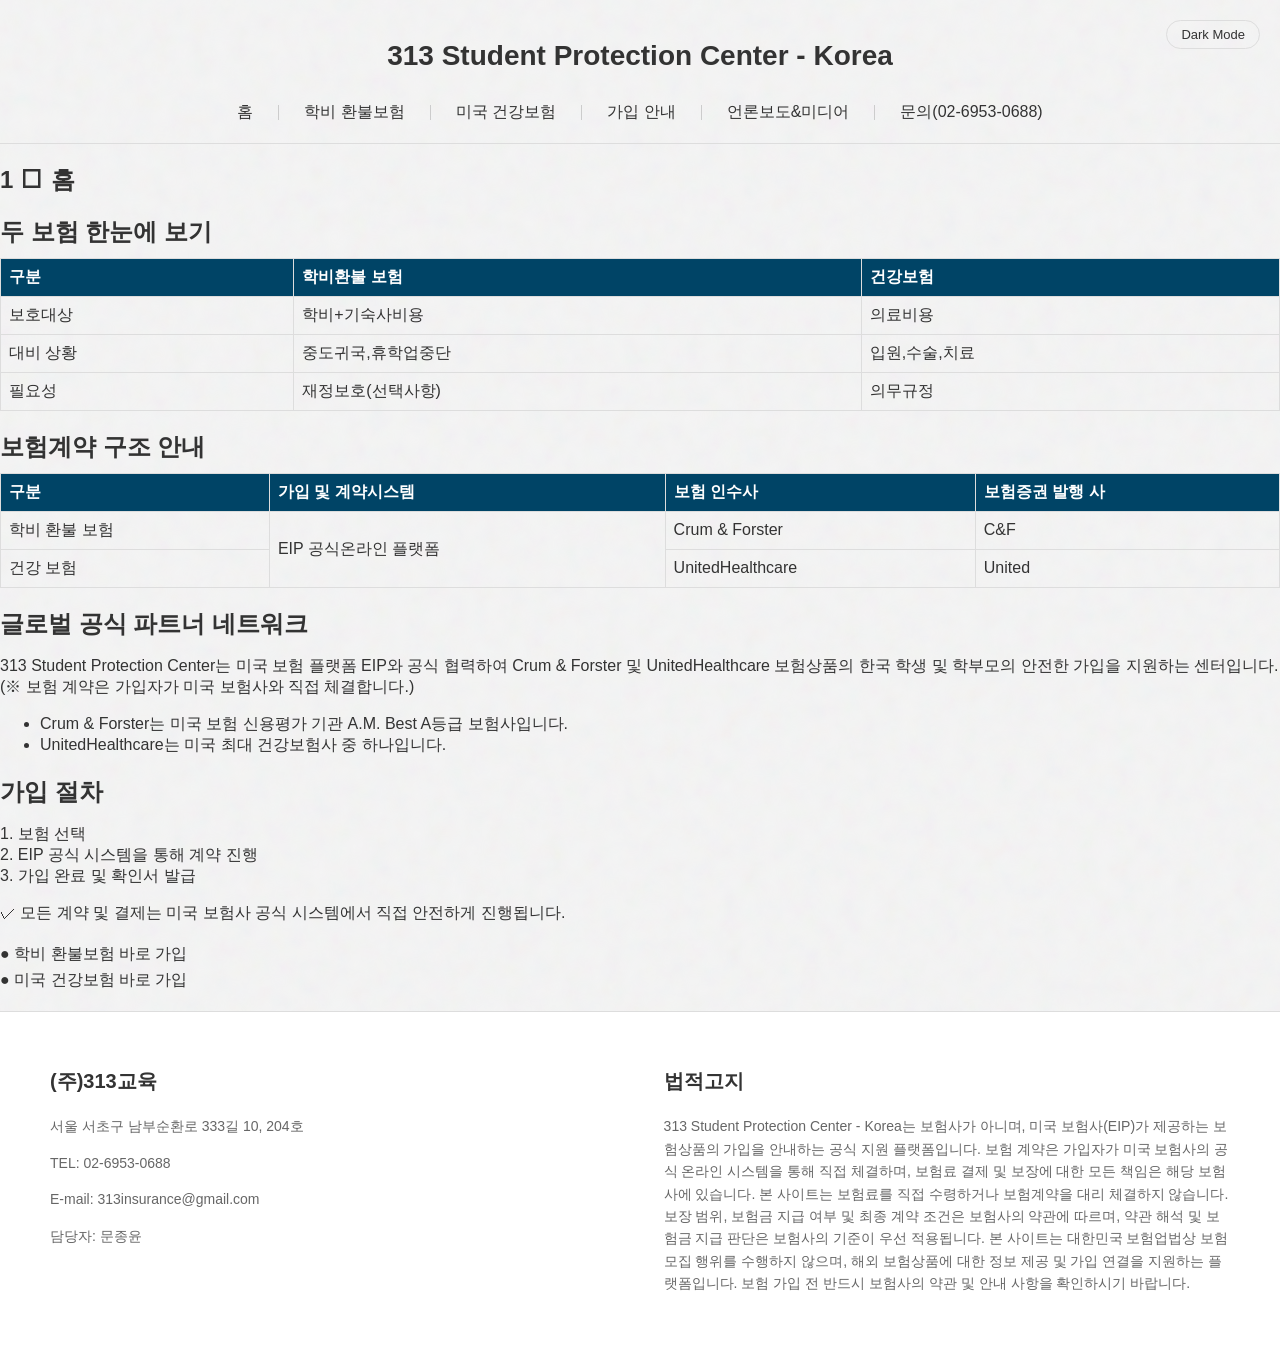
==== home.html @ 580c0325 "feat: add home page and update navigation" ====
<!DOCTYPE html>
<html lang="ko">
<head>
    <meta charset="UTF-8">
    <meta name="viewport" content="width=device-width, initial-scale=1.0">
    <title>313 Student Protection Center - 홈</title>
    <link rel="stylesheet" href="style.css">
    <link rel="stylesheet" href="home.css">
</head>
<body>
    <header>
        <button id="theme-toggle">Dark Mode</button>
        <div class="logo">313 Student Protection Center - Korea</div>
        <nav>
            <ul>
                <li><a href="home.html">홈</a></li>
                <li class="separator"></li>
                <li><a href="quote.html" target="_blank">학비 환불보험</a></li>
                <li class="separator"></li>
                <li><a href="#">미국 건강보험</a></li>
                <li class="separator"></li>
                <li><a href="#">가입 안내</a></li>
                <li class="separator"></li>
                <li><a href="#">언론보도&미디어</a></li>
                <li class="separator"></li>
                <li><a href="#">문의(02-6953-0688)</a></li>
            </ul>
        </nav>
    </header>
    <main>
        <section class="intro">
            <h1>1 &#9744; 홈</h1>
            <h2>두 보험 한눈에 보기</h2>
            <table>
                <thead>
                    <tr>
                        <th>구분</th>
                        <th>학비환불 보험</th>
                        <th>건강보험</th>
                    </tr>
                </thead>
                <tbody>
                    <tr>
                        <td>보호대상</td>
                        <td>학비+기숙사비용</td>
                        <td>의료비용</td>
                    </tr>
                    <tr>
                        <td>대비 상황</td>
                        <td>중도귀국,휴학업중단</td>
                        <td>입원,수술,치료</td>
                    </tr>
                    <tr>
                        <td>필요성</td>
                        <td>재정보호(선택사항)</td>
                        <td>의무규정</td>
                    </tr>
                </tbody>
            </table>
            <h2>보험계약 구조 안내</h2>
            <table>
                <thead>
                    <tr>
                        <th>구분</th>
                        <th>가입 및 계약시스템</th>
                        <th>보험 인수사</th>
                        <th>보험증권 발행 사</th>
                    </tr>
                </thead>
                <tbody>
                    <tr>
                        <td>학비 환불 보험</td>
                        <td rowspan="2">EIP 공식온라인 플랫폼</td>
                        <td>Crum & Forster</td>
                        <td>C&F</td>
                    </tr>
                    <tr>
                        <td>건강 보험</td>
                        <td>UnitedHealthcare</td>
                        <td>United</td>
                    </tr>
                </tbody>
            </table>
        </section>
        <section class="partner-info">
            <h2>글로벌 공식 파트너 네트워크</h2>
            <p>313 Student Protection Center는 미국 보험 플랫폼 EIP와 공식 협력하여 Crum & Forster 및 UnitedHealthcare 보험상품의 한국 학생 및 학부모의 안전한 가입을 지원하는 센터입니다. (※ 보험 계약은 가입자가 미국 보험사와 직접 체결합니다.)</p>
            <ul>
                <li>Crum & Forster는 미국 보험 신용평가 기관 A.M. Best A등급 보험사입니다.</li>
                <li>UnitedHealthcare는 미국 최대 건강보험사 중 하나입니다.</li>
            </ul>
        </section>
        <section class="signup-process">
            <h2>가입 절차</h2>
            <ol>
                <li>보험 선택</li>
                <li>EIP 공식 시스템을 통해 계약 진행</li>
                <li>가입 완료 및 확인서 발급</li>
            </ol>
            <p>&#10003; 모든 계약 및 결제는 미국 보험사 공식 시스템에서 직접 안전하게 진행됩니다.</p>
        </section>
        <section class="quick-links">
            <p>&#9679; 학비 환불보험 바로 가입</p>
            <p>&#9679; 미국 건강보험 바로 가입</p>
        </section>
    </main>
    <footer>
        <div class="footer-content">
            <div class="company-info">
                <h2>(주)313교육</h2>
                <p>서울 서초구 남부순환로 333길 10, 204호</p>
                <p>TEL: 02-6953-0688</p>
                <p>E-mail: 313insurance@gmail.com</p>
                <p>담당자: 문종윤</p>
            </div>
            <div class="legal-notice">
                <h2>법적고지</h2>
                <p>313 Student Protection Center - Korea는 보험사가 아니며, 미국 보험사(EIP)가 제공하는 보험상품의 가입을 안내하는 공식 지원 플랫폼입니다. 보험 계약은 가입자가 미국 보험사의 공식 온라인 시스템을 통해 직접 체결하며, 보험료 결제 및 보장에 대한 모든 책임은 해당 보험사에 있습니다. 본 사이트는 보험료를 직접 수령하거나 보험계약을 대리 체결하지 않습니다. 보장 범위, 보험금 지급 여부 및 최종 계약 조건은 보험사의 약관에 따르며, 약관 해석 및 보험금 지급 판단은 보험사의 기준이 우선 적용됩니다. 본 사이트는 대한민국 보험업법상 보험 모집 행위를 수행하지 않으며, 해외 보험상품에 대한 정보 제공 및 가입 연결을 지원하는 플랫폼입니다. 보험 가입 전 반드시 보험사의 약관 및 안내 사항을 확인하시기 바랍니다.</p>
            </div>
        </div>
    </footer>
    <script src="main.js"></script>
</body>
</html>
---- style.css ----
/* CSS Variables for Themes */
:root {
    --bg-color: #f4f4f4;
    --text-color: #333;
    --header-bg: transparent;
    --header-border: #ddd;
    --nav-link-color: #333;
    --hero-p-color: #666;
    --footer-bg: #fff;
    --footer-text: #666;
    --card-bg: #fff;
    --btn-bg: #1a73e8;
    --btn-text: white;
    --separator-color: #ccc;
}

[data-theme='dark'] {
    --bg-color: #121212;
    --text-color: #e0e0e0;
    --header-bg: #1e1e1e;
    --header-border: #333;
    --nav-link-color: #e0e0e0;
    --hero-p-color: #b0b0b0;
    --footer-bg: #1e1e1e;
    --footer-text: #b0b0b0;
    --card-bg: #1e1e1e;
    --btn-bg: #3085fe;
    --btn-text: #ffffff;
    --separator-color: #444;
}

/* General Body Styling */
body {
    font-family: Arial, sans-serif;
    margin: 0;
    background-color: var(--bg-color);
    color: var(--text-color);
    transition: background-color 0.3s, color 0.3s;
    background-image: url('data:image/svg+xml,%3Csvg xmlns="http://www.w3.org/2000/svg" viewBox="0 0 100 100"%3E%3Cfilter id="noise"%3E%3CfeTurbulence type="fractalNoise" baseFrequency="0.65" numOctaves="3" stitchTiles="stitch"/%3E%3C/filter%3E%3Crect width="100%25" height="100%25" filter="url(%23noise)" opacity="0.05"/%3E%3C/svg%3E');
}

/* Header */
header {
    display: flex;
    flex-direction: column;
    align-items: center;
    padding: 40px 50px 20px;
    background-color: var(--header-bg);
    border-bottom: 1px solid var(--header-border);
    position: relative;
}

.logo {
    font-size: 28px;
    font-weight: bold;
    margin-bottom: 30px;
    text-align: center;
}

nav ul {
    list-style: none;
    margin: 0;
    padding: 0;
    display: flex;
    align-items: center;
    justify-content: center;
    flex-wrap: wrap;
}

nav li {
    margin: 0;
}

nav a {
    text-decoration: none;
    color: var(--nav-link-color);
    font-size: 16px;
    padding: 10px 25px; /* Increased side padding for more spacing */
    border-radius: 5px;
    transition: background-color 0.3s, color 0.3s;
    font-weight: normal;
}

nav a:hover {
    background-color: var(--header-border);
}

/* Separator styling */
.separator {
    width: 1px;
    height: 15px;
    background-color: var(--separator-color);
    display: inline-block;
}

/* Theme Toggle Button - Moved to top right */
#theme-toggle {
    position: absolute;
    top: 20px;
    right: 20px;
    background: none;
    border: 1px solid var(--header-border);
    color: var(--text-color);
    padding: 6px 14px;
    border-radius: 20px;
    cursor: pointer;
    font-size: 13px;
    transition: all 0.3s;
}

#theme-toggle:hover {
    background-color: var(--header-border);
}

/* Main Hero Section */
.hero {
    text-align: center;
    padding: 100px 20px;
}

.hero h1 {
    font-size: 48px;
    margin-bottom: 20px;
}

.hero p {
    font-size: 18px;
    color: var(--hero-p-color);
    margin-bottom: 40px;
}

.cta-buttons {
    display: flex;
    justify-content: center;
    gap: 30px;
}

.cta-buttons .btn,
.cta-buttons button {
    background-color: var(--btn-bg);
    color: var(--btn-text);
    border: none;
    padding: 15px 0;
    width: 250px;
    font-size: 18px;
    border-radius: 8px;
    cursor: pointer;
    box-shadow: 0 4px 6px rgba(0, 0, 0, 0.1), 0 1px 3px rgba(0, 0, 0, 0.08);
    transition: all 0.2s ease-in-out;
    text-decoration: none;
    display: inline-block;
    text-align: center;
}

.cta-buttons .btn:hover,
.cta-buttons button:hover {
    transform: translateY(-2px);
    box-shadow: 0 7px 14px rgba(0, 0, 0, 0.1), 0 3px 6px rgba(0, 0, 0, 0.08);
}

/* Footer */
footer {
    background-color: var(--footer-bg);
    padding: 40px 50px;
    border-top: 1px solid var(--header-border);
}

.footer-content {
    display: flex;
    justify-content: space-between;
}

.company-info,
.legal-notice {
    width: 48%;
}

.company-info h2,
.legal-notice h2 {
    font-size: 20px;
    margin-bottom: 20px;
}

.company-info p,
.legal-notice p {
    font-size: 14px;
    line-height: 1.6;
    color: var(--footer-text);
}

/* Responsive Design */
@media (max-width: 768px) {
    header {
        padding: 60px 20px 20px; /* More top padding for absolute toggle button */
    }

    nav ul {
        flex-direction: column;
        margin-top: 10px;
    }

    nav li {
        margin: 5px 0;
    }

    .separator {
        display: none; /* Hide separators on mobile */
    }

    #theme-toggle {
        top: 10px;
        right: 10px;
    }

    .hero {
        padding: 60px 20px;
    }

    .hero h1 {
        font-size: 36px;
    }

    .cta-buttons {
        flex-direction: column;
        align-items: center;
        gap: 20px;
    }

    .cta-buttons .btn,
    .cta-buttons button {
        width: 100%;
        max-width: 300px;
    }

    .footer-content {
        flex-direction: column;
    }

    .company-info,
    .legal-notice {
        width: 100%;
        margin-bottom: 30px;
    }
}
---- home.css ----
/* home.css */

/* General table styling */
table {
    width: 100%;
    border-collapse: collapse;
    margin-bottom: 20px;
}

table, th, td {
    border: 1px solid #ddd;
}

th, td {
    padding: 8px;
    text-align: left;
}

thead {
    background-color: #004466;
    color: white;
}

/* Section styling */
.intro, .partner-info, .signup-process, .quick-links {
    margin-bottom: 20px;
}

.intro h1, .intro h2, .partner-info h2, .signup-process h2 {
    margin-bottom: 10px;
}

.signup-process ol {
    list-style-position: inside;
    padding-left: 0;
}

.quick-links p {
    margin: 5px 0;
}
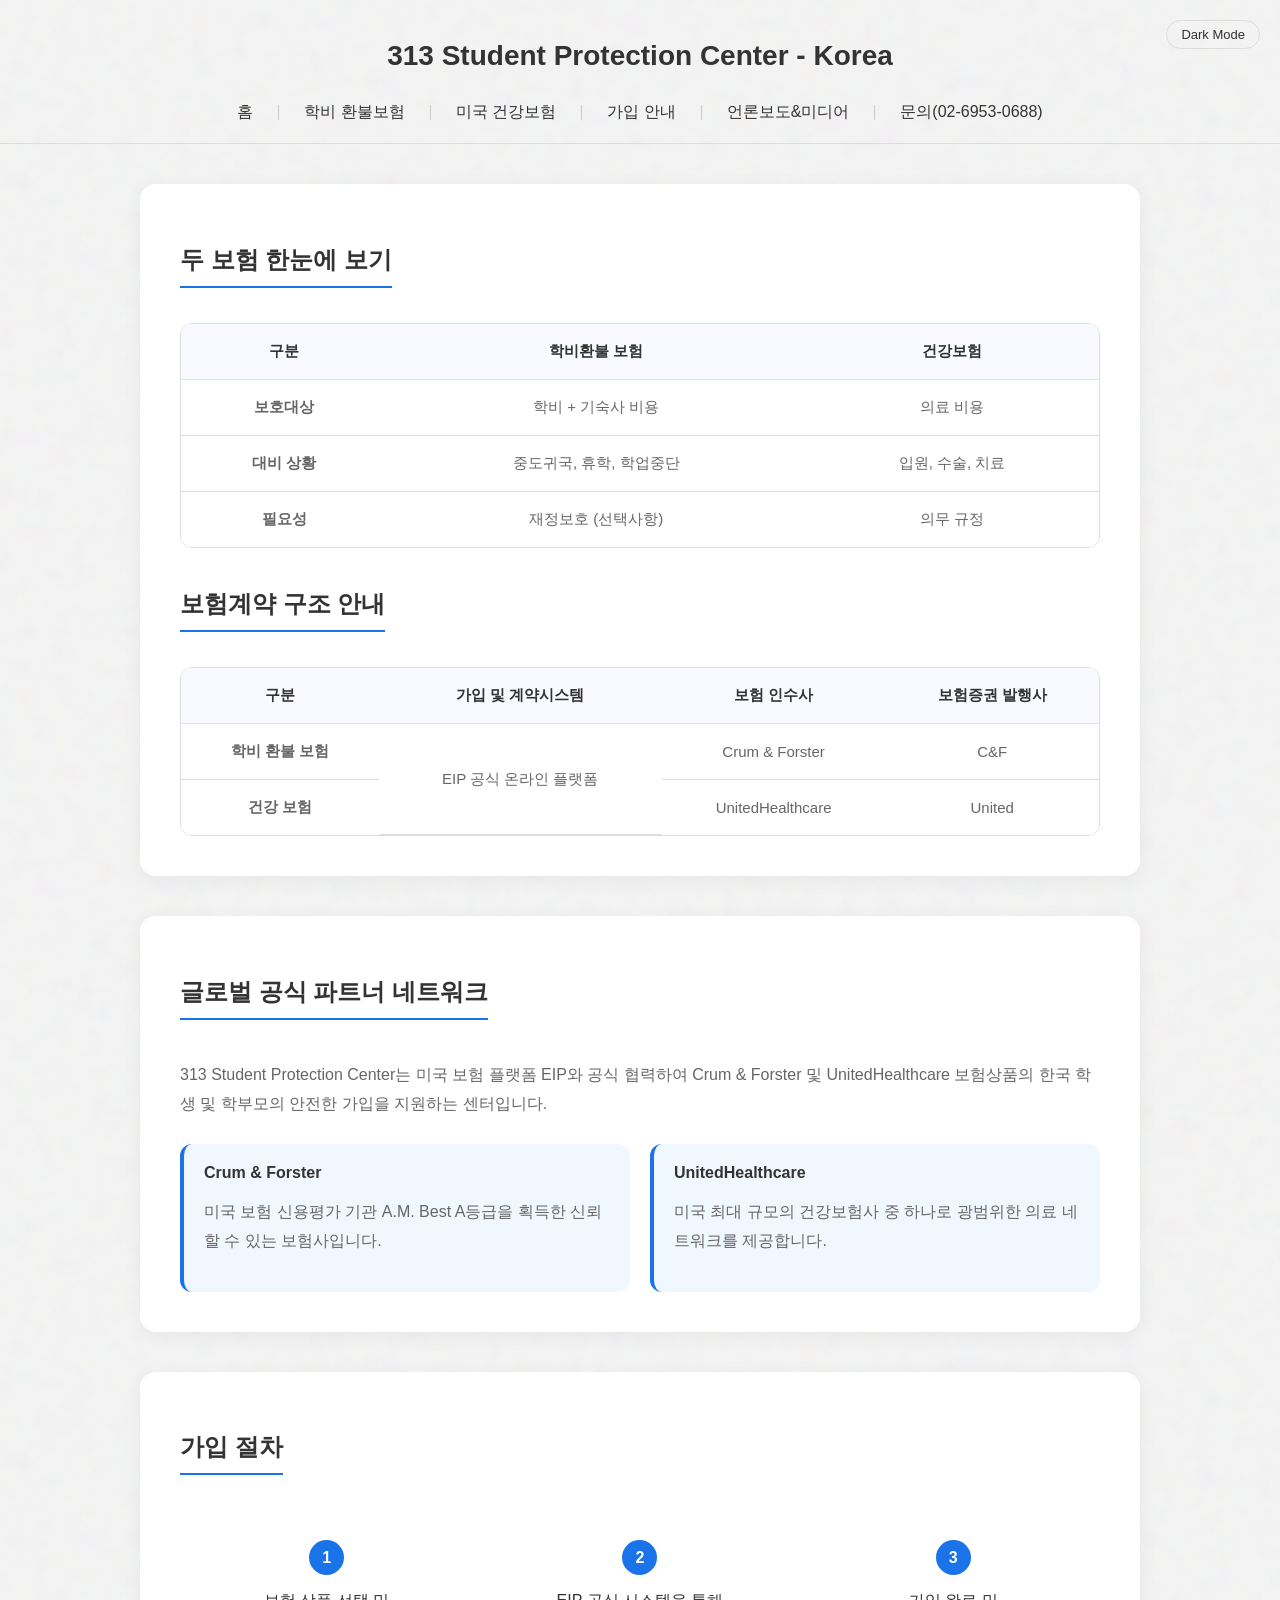
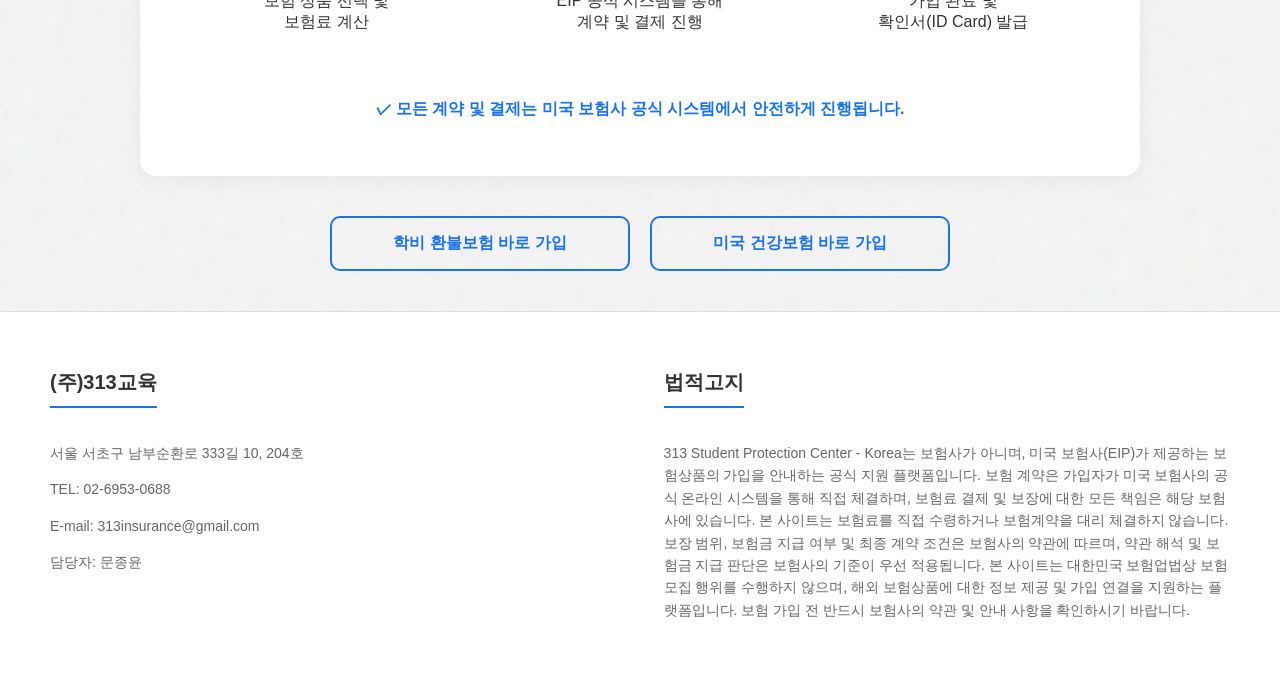
==== commit 58788636: "style: modernize home.html with cards and cleaner tables" ====
--- a/home.html
+++ b/home.html
@@ -27,83 +27,115 @@
             </ul>
         </nav>
     </header>
-    <main>
+    
+    <main class="container">
         <section class="intro">
-            <h1>1 &#9744; 홈</h1>
             <h2>두 보험 한눈에 보기</h2>
-            <table>
-                <thead>
-                    <tr>
-                        <th>구분</th>
-                        <th>학비환불 보험</th>
-                        <th>건강보험</th>
-                    </tr>
-                </thead>
-                <tbody>
-                    <tr>
-                        <td>보호대상</td>
-                        <td>학비+기숙사비용</td>
-                        <td>의료비용</td>
-                    </tr>
-                    <tr>
-                        <td>대비 상황</td>
-                        <td>중도귀국,휴학업중단</td>
-                        <td>입원,수술,치료</td>
-                    </tr>
-                    <tr>
-                        <td>필요성</td>
-                        <td>재정보호(선택사항)</td>
-                        <td>의무규정</td>
-                    </tr>
-                </tbody>
-            </table>
-            <h2>보험계약 구조 안내</h2>
-            <table>
-                <thead>
-                    <tr>
-                        <th>구분</th>
-                        <th>가입 및 계약시스템</th>
-                        <th>보험 인수사</th>
-                        <th>보험증권 발행 사</th>
-                    </tr>
-                </thead>
-                <tbody>
-                    <tr>
-                        <td>학비 환불 보험</td>
-                        <td rowspan="2">EIP 공식온라인 플랫폼</td>
-                        <td>Crum & Forster</td>
-                        <td>C&F</td>
-                    </tr>
-                    <tr>
-                        <td>건강 보험</td>
-                        <td>UnitedHealthcare</td>
-                        <td>United</td>
-                    </tr>
-                </tbody>
-            </table>
+            <div class="table-wrapper">
+                <table>
+                    <thead>
+                        <tr>
+                            <th>구분</th>
+                            <th>학비환불 보험</th>
+                            <th>건강보험</th>
+                        </tr>
+                    </thead>
+                    <tbody>
+                        <tr>
+                            <td><strong>보호대상</strong></td>
+                            <td>학비 + 기숙사 비용</td>
+                            <td>의료 비용</td>
+                        </tr>
+                        <tr>
+                            <td><strong>대비 상황</strong></td>
+                            <td>중도귀국, 휴학, 학업중단</td>
+                            <td>입원, 수술, 치료</td>
+                        </tr>
+                        <tr>
+                            <td><strong>필요성</strong></td>
+                            <td>재정보호 (선택사항)</td>
+                            <td>의무 규정</td>
+                        </tr>
+                    </tbody>
+                </table>
+            </div>
+
+            <h2 style="margin-top: 40px;">보험계약 구조 안내</h2>
+            <div class="table-wrapper">
+                <table>
+                    <thead>
+                        <tr>
+                            <th>구분</th>
+                            <th>가입 및 계약시스템</th>
+                            <th>보험 인수사</th>
+                            <th>보험증권 발행사</th>
+                        </tr>
+                    </thead>
+                    <tbody>
+                        <tr>
+                            <td><strong>학비 환불 보험</strong></td>
+                            <td rowspan="2">EIP 공식 온라인 플랫폼</td>
+                            <td>Crum & Forster</td>
+                            <td>C&F</td>
+                        </tr>
+                        <tr>
+                            <td><strong>건강 보험</strong></td>
+                            <td>UnitedHealthcare</td>
+                            <td>United</td>
+                        </tr>
+                    </tbody>
+                </table>
+            </div>
         </section>
+
         <section class="partner-info">
             <h2>글로벌 공식 파트너 네트워크</h2>
-            <p>313 Student Protection Center는 미국 보험 플랫폼 EIP와 공식 협력하여 Crum & Forster 및 UnitedHealthcare 보험상품의 한국 학생 및 학부모의 안전한 가입을 지원하는 센터입니다. (※ 보험 계약은 가입자가 미국 보험사와 직접 체결합니다.)</p>
-            <ul>
-                <li>Crum & Forster는 미국 보험 신용평가 기관 A.M. Best A등급 보험사입니다.</li>
-                <li>UnitedHealthcare는 미국 최대 건강보험사 중 하나입니다.</li>
-            </ul>
+            <p>313 Student Protection Center는 미국 보험 플랫폼 EIP와 공식 협력하여 Crum & Forster 및 UnitedHealthcare 보험상품의 한국 학생 및 학부모의 안전한 가입을 지원하는 센터입니다.</p>
+            <div class="partner-list">
+                <div class="partner-item">
+                    <strong>Crum & Forster</strong>
+                    <p>미국 보험 신용평가 기관 A.M. Best A등급을 획득한 신뢰할 수 있는 보험사입니다.</p>
+                </div>
+                <div class="partner-item">
+                    <strong>UnitedHealthcare</strong>
+                    <p>미국 최대 규모의 건강보험사 중 하나로 광범위한 의료 네트워크를 제공합니다.</p>
+                </div>
+            </div>
         </section>
+
         <section class="signup-process">
             <h2>가입 절차</h2>
-            <ol>
-                <li>보험 선택</li>
-                <li>EIP 공식 시스템을 통해 계약 진행</li>
-                <li>가입 완료 및 확인서 발급</li>
-            </ol>
-            <p>&#10003; 모든 계약 및 결제는 미국 보험사 공식 시스템에서 직접 안전하게 진행됩니다.</p>
+            <div class="steps">
+                <div class="step-card">
+                    <div class="step-number">1</div>
+                    <p>보험 상품 선택 및<br>보험료 계산</p>
+                </div>
+                <div class="step-card">
+                    <div class="step-number">2</div>
+                    <p>EIP 공식 시스템을 통해<br>계약 및 결제 진행</p>
+                </div>
+                <div class="step-card">
+                    <div class="step-number">3</div>
+                    <p>가입 완료 및<br>확인서(ID Card) 발급</p>
+                </div>
+            </div>
+            <p style="margin-top: 30px; text-align: center; color: var(--btn-bg); font-weight: bold;">
+                &#10003; 모든 계약 및 결제는 미국 보험사 공식 시스템에서 안전하게 진행됩니다.
+            </p>
         </section>
-        <section class="quick-links">
-            <p>&#9679; 학비 환불보험 바로 가입</p>
-            <p>&#9679; 미국 건강보험 바로 가입</p>
+
+        <section class="quick-links" style="background: none; box-shadow: none; padding: 0;">
+            <div class="quick-links-container">
+                <a href="quote.html" target="_blank">
+                    <span class="btn-outline">학비 환불보험 바로 가입</span>
+                </a>
+                <a href="#">
+                    <span class="btn-outline">미국 건강보험 바로 가입</span>
+                </a>
+            </div>
         </section>
     </main>
+
     <footer>
         <div class="footer-content">
             <div class="company-info">
@@ -121,4 +153,4 @@
     </footer>
     <script src="main.js"></script>
 </body>
-</html>
+</html>
--- a/home.css
+++ b/home.css
@@ -1,40 +1,167 @@
-/* home.css */
+/* home.css - Modernized Design */
 
-/* General table styling */
+.container {
+    max-width: 1000px;
+    margin: 40px auto;
+    padding: 0 20px;
+}
+
+section {
+    background-color: var(--card-bg);
+    padding: 40px;
+    border-radius: 16px;
+    box-shadow: 0 4px 20px rgba(0, 0, 0, 0.05);
+    margin-bottom: 40px;
+    transition: transform 0.3s ease;
+}
+
+section:hover {
+    transform: translateY(-5px);
+}
+
+h2 {
+    font-size: 24px;
+    color: var(--text-color);
+    margin-bottom: 25px;
+    padding-bottom: 10px;
+    border-bottom: 2px solid var(--btn-bg);
+    display: inline-block;
+}
+
+/* Modern Table Design */
+.table-wrapper {
+    overflow-x: auto;
+    margin-top: 10px;
+    border-radius: 12px;
+    border: 1px solid var(--header-border);
+}
+
 table {
     width: 100%;
     border-collapse: collapse;
-    margin-bottom: 20px;
-}
-
-table, th, td {
-    border: 1px solid #ddd;
+    background-color: var(--card-bg);
 }
 
 th, td {
-    padding: 8px;
-    text-align: left;
+    padding: 18px;
+    text-align: center;
+    border-bottom: 1px solid var(--header-border);
 }
 
-thead {
-    background-color: #004466;
+th {
+    background-color: #f8faff;
+    color: #333;
+    font-weight: 600;
+    font-size: 15px;
+}
+
+[data-theme='dark'] th {
+    background-color: #252525;
+    color: #e0e0e0;
+}
+
+td {
+    font-size: 15px;
+    color: var(--hero-p-color);
+}
+
+tr:last-child td {
+    border-bottom: none;
+}
+
+tr:hover td {
+    background-color: rgba(26, 115, 232, 0.02);
+}
+
+/* Partner Info Card */
+.partner-info p {
+    line-height: 1.8;
+    color: var(--hero-p-color);
+    font-size: 16px;
+}
+
+.partner-list {
+    display: grid;
+    grid-template-columns: 1fr 1fr;
+    gap: 20px;
+    margin-top: 25px;
+}
+
+.partner-item {
+    background: #f1f7ff;
+    padding: 20px;
+    border-radius: 12px;
+    border-left: 4px solid var(--btn-bg);
+}
+
+[data-theme='dark'] .partner-item {
+    background: #2c2c2c;
+}
+
+/* Signup Steps */
+.steps {
+    display: flex;
+    justify-content: space-between;
+    gap: 20px;
+    margin-top: 20px;
+}
+
+.step-card {
+    flex: 1;
+    text-align: center;
+    padding: 20px;
+    position: relative;
+}
+
+.step-number {
+    width: 35px;
+    height: 35px;
+    background-color: var(--btn-bg);
+    color: white;
+    border-radius: 50%;
+    display: flex;
+    align-items: center;
+    justify-content: center;
+    margin: 0 auto 15px;
+    font-weight: bold;
+}
+
+/* Quick Links as Buttons */
+.quick-links-container {
+    display: flex;
+    gap: 20px;
+    justify-content: center;
+}
+
+.quick-links-container a {
+    text-decoration: none;
+    flex: 1;
+    max-width: 300px;
+}
+
+.btn-outline {
+    display: block;
+    padding: 15px;
+    border: 2px solid var(--btn-bg);
+    color: var(--btn-bg);
+    text-align: center;
+    border-radius: 10px;
+    font-weight: bold;
+    transition: all 0.3s ease;
+}
+
+.btn-outline:hover {
+    background-color: var(--btn-bg);
     color: white;
 }
 
-/* Section styling */
-.intro, .partner-info, .signup-process, .quick-links {
-    margin-bottom: 20px;
+@media (max-width: 768px) {
+    .partner-list, .steps, .quick-links-container {
+        grid-template-columns: 1fr;
+        flex-direction: column;
+    }
+    
+    section {
+        padding: 25px;
+    }
 }
-
-.intro h1, .intro h2, .partner-info h2, .signup-process h2 {
-    margin-bottom: 10px;
-}
-
-.signup-process ol {
-    list-style-position: inside;
-    padding-left: 0;
-}
-
-.quick-links p {
-    margin: 5px 0;
-}
